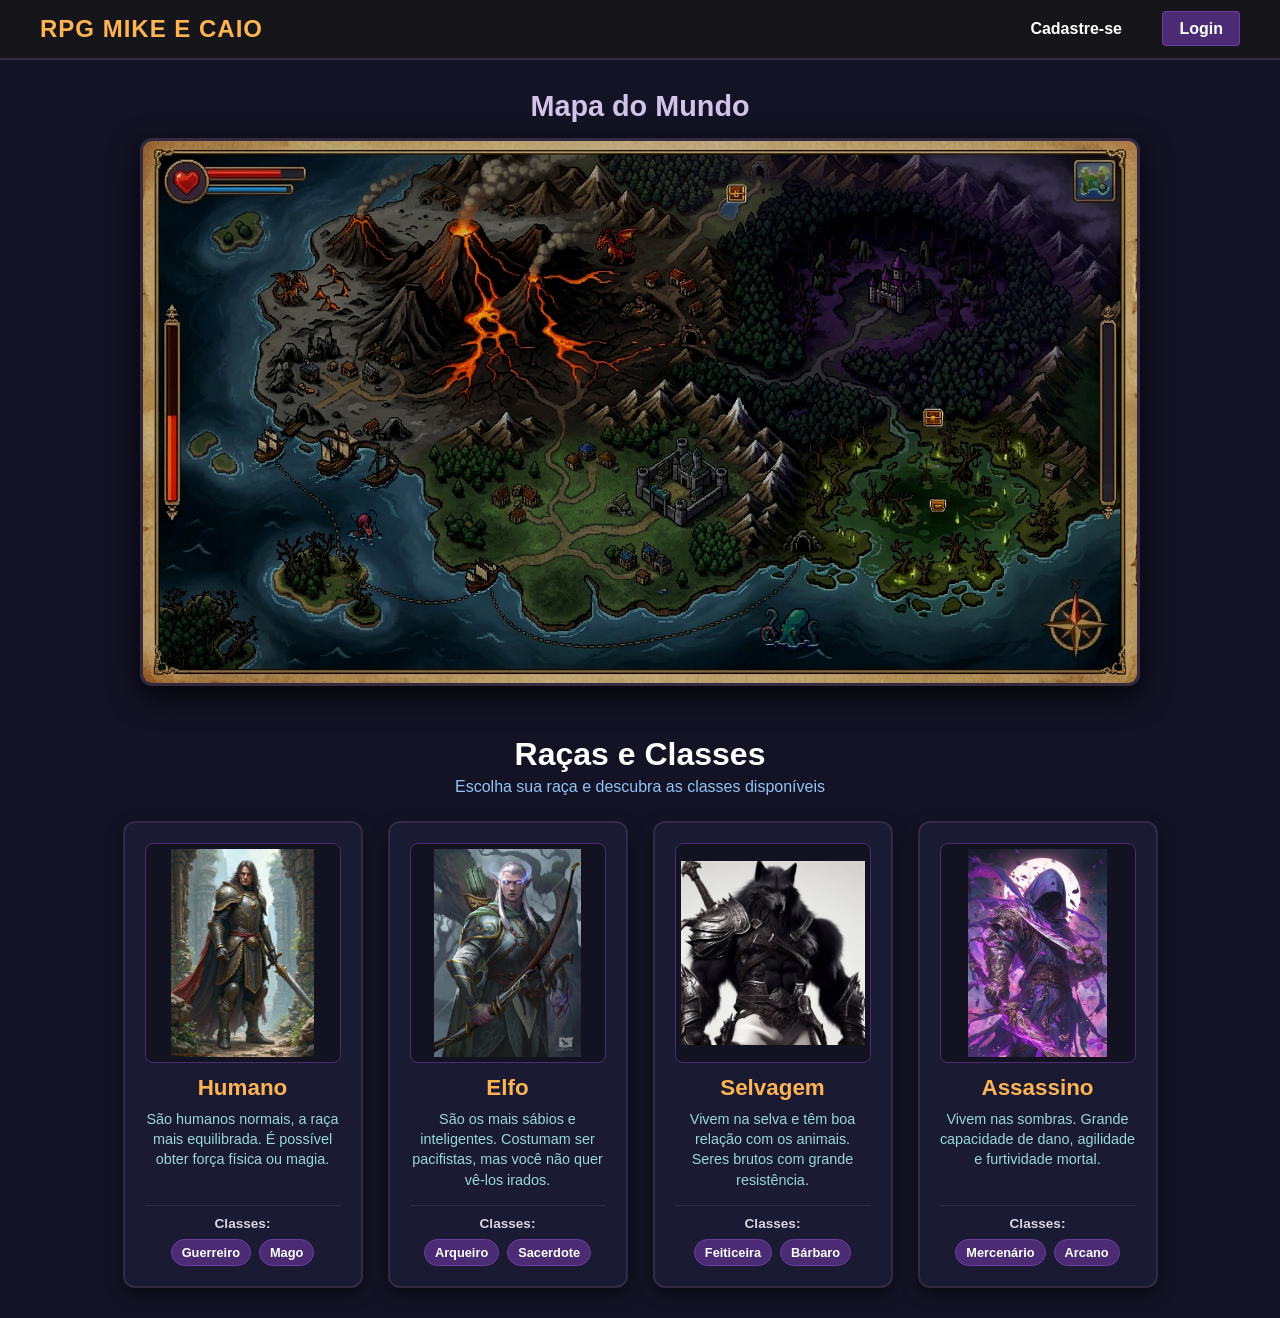
==== index.html @ 006a4999 "adiciona imagens e arquivos do projeto" ====
<!DOCTYPE html>
<html lang="pt-br">
<head>
    <meta charset="UTF-8">
    <meta name="viewport" content="width=device-width, initial-scale=1.0">
    <link rel="stylesheet" href="style.css">
    <title>RPG Mike e Caio</title>
</head>
<body>

    <!-- Cabeçalho de Navegação -->
    <header class="cabecalho">
        <div class="logo">
            <h1>RPG Mike e Caio</h1>
        </div>
        <nav class="menu-login">
            <a href="#" class="btn-link">Cadastre-se</a>
            <a href="#" class="btn-link btn-login">Login</a>
        </nav>
    </header>

    <!-- Área Principal -->
    <main class="container-principal">
        
        <!-- Seção do Mapa -->
        <section class="secao-mapa">
            <h2>Mapa do Mundo</h2>
            <div class="moldura-mapa">
                <img src="imagens/mapaGemini.jfif" alt="Mapa do Mundo RPG" class="mapa-img">
            </div>
        </section>

        <!-- Seção de Raças e Classes -->
        <section class="raca-classe">
            <div class="grupo-titulo">
                <h2>Raças e Classes</h2>
                <p class="subtitulo">Escolha sua raça e descubra as classes disponíveis</p>
            </div>

            <div class="container-cards">
                <!-- HUMANO -->
                <div class="card-raca">
                    <img src="imagens/humano.png" alt="Humano" class="img-raca">
                    <h3>Humano</h3>
                    <p class="desc-raca">São humanos normais, a raça mais equilibrada. É possível obter força física ou magia.</p>
                    <div class="classes-container">
                        <span class="titulo-classes">Classes:</span>
                        <div class="lista-classes">
                            <span class="tag-classe">Guerreiro</span>
                            <span class="tag-classe">Mago</span>
                        </div>
                    </div>
                </div>

                <!-- ELFO -->
                <div class="card-raca">
                    <img src="imagens/elfo.jpg" alt="Elfo" class="img-raca">
                    <h3>Elfo</h3>
                    <p class="desc-raca">São os mais sábios e inteligentes. Costumam ser pacifistas, mas você não quer vê-los irados.</p>
                    <div class="classes-container">
                        <span class="titulo-classes">Classes:</span>
                        <div class="lista-classes">
                            <span class="tag-classe">Arqueiro</span>
                            <span class="tag-classe">Sacerdote</span>
                        </div>
                    </div>
                </div>

                <!-- SELVAGEM -->
                <div class="card-raca">
                    <img src="imagens/selvagem.jpg" alt="Selvagem" class="img-raca">
                    <h3>Selvagem</h3>
                    <p class="desc-raca">Vivem na selva e têm boa relação com os animais. Seres brutos com grande resistência.</p>
                    <div class="classes-container">
                        <span class="titulo-classes">Classes:</span>
                        <div class="lista-classes">
                            <span class="tag-classe">Feiticeira</span>
                            <span class="tag-classe">Bárbaro</span>
                        </div>
                    </div>
                </div>

                <!-- ASSASSINO -->
                <div class="card-raca">
                    <img src="imagens/assassino.jpg" alt="Assassino" class="img-raca">
                    <h3>Assassino</h3>
                    <p class="desc-raca">Vivem nas sombras. Grande capacidade de dano, agilidade e furtividade mortal.</p>
                    <div class="classes-container">
                        <span class="titulo-classes">Classes:</span>
                        <div class="lista-classes">
                            <span class="tag-classe">Mercenário</span>
                            <span class="tag-classe">Arcano</span>
                        </div>
                    </div>
                </div>
            </div>
        </section>

    </main>

</body>
</html>
---- style.css ----
/* Reset Básico */
* {
    margin: 0;
    padding: 0;
    box-sizing: border-box;
    font-family: 'Segoe UI', Tahoma, Geneva, Verdana, sans-serif;
}

body {
    background-color: #131325;
    color: #e0e0e0;
}

/* Cabeçalho */
.cabecalho {
    display: flex;
    justify-content: space-between;
    align-items: center;
    padding: 15px 40px;
    background-color: #16161a;
    border-bottom: 2px solid #332940;
}

.cabecalho h1 {
    font-size: 1.5rem;
    color: #ffb454;
    text-transform: uppercase;
    letter-spacing: 1px;
}

.menu-login .btn-link {
    color: #ffffff;
    text-decoration: none;
    margin-left: 20px;
    font-weight: bold;
    padding: 8px 16px;
    border-radius: 4px;
    transition: background-color 0.3s, color 0.3s;
}

.menu-login .btn-link:hover {
    color: #ffb454;
}

.menu-login .btn-login {
    background-color: #4a2b74;
    border: 1px solid #6b3fa0;
}

.menu-login .btn-login:hover {
    background-color: #6b3fa0;
}

/* Estrutura Principal */
.container-principal {
    display: flex;
    flex-direction: column;
    align-items: center;
    gap: 50px;
    padding: 30px 20px;
}

/* Seção do Mapa */
.secao-mapa {
    text-align: center;
    max-width: 1000px;
    width: 100%;
}

.secao-mapa h2 {
    margin-bottom: 15px;
    color: #d1c4e9;
    font-size: 1.8rem;
}

.moldura-mapa {
    border: 3px solid #332940;
    border-radius: 12px;
    overflow: hidden;
    box-shadow: 0 10px 30px rgba(0, 0, 0, 0.8);
}

.mapa-img {
    width: 100%;
    height: auto;
    display: block;
    filter: brightness(0.85) contrast(1.25);
    transition: filter 0.4s ease;
}

.mapa-img:hover {
    filter: brightness(1.05) contrast(1.3);
}

/* Seção de Raças e Classes */
.raca-classe {
    width: 100%;
    max-width: 1100px;
    display: flex;
    flex-direction: column;
    align-items: center;
    gap: 25px;
}

.grupo-titulo {
    text-align: center;
}

.grupo-titulo h2 {
    font-size: 2rem;
    color: #ffffff;
}

.subtitulo {
    font-size: 1rem;
    color: #92c5f5;
    margin-top: 5px;
}

/* Grade de Cards das Raças */
.container-cards {
    display: flex;
    flex-wrap: wrap;
    justify-content: center;
    gap: 25px;
    width: 100%;
}

.card-raca {
    background-color: #1a1a33;
    border: 2px solid #332940;
    border-radius: 12px;
    padding: 20px;
    width: 240px;
    display: flex;
    flex-direction: column;
    align-items: center;
    text-align: center;
    box-shadow: 0 6px 15px rgba(0, 0, 0, 0.5);
    transition: transform 0.3s ease, border-color 0.3s ease;
}

.card-raca:hover {
    transform: translateY(-5px);
    border-color: #ffb454;
}

.img-raca {
    width: 100%;
    height: 150px;
    object-fit: cover;
    border-radius: 8px;
    border: 1px solid #4a2b74;
    margin-bottom: 12px;
}

.card-raca h3 {
    color: #ffb454;
    font-size: 1.4rem;
    margin-bottom: 8px;
}

.desc-raca {
    font-size: 0.9rem;
    color: #98d8d8;
    line-height: 1.4;
    margin-bottom: 15px;
    flex-grow: 1;
}

/* Badges de Classes */
.classes-container {
    width: 100%;
    border-top: 1px solid #332940;
    padding-top: 10px;
}

.titulo-classes {
    font-size: 0.85rem;
    color: #dcd6e4;
    display: block;
    margin-bottom: 8px;
    font-weight: bold;
}

.lista-classes {
    display: flex;
    justify-content: center;
    gap: 8px;
}

.tag-classe {
    background-color: #4a2b74;
    color: #ffffff;
    font-size: 0.8rem;
    font-weight: bold;
    padding: 5px 10px;
    border-radius: 15px;
    border: 1px solid #6b3fa0;
}

.img-raca {
    width: 100%;
    height: 220px;          /* Aumentamos a altura da moldura */
    object-fit: contain;    /* MOSTRA A IMAGEM INTEIRA! Sem cortar nada */
    background-color: #121220; /* Fundo escuro para preencher onde não houver imagem */
    border-radius: 8px;
    border: 1px solid #4a2b74;
    margin-bottom: 12px;
    padding: 5px;           /* Espaçamento interno suave */
}
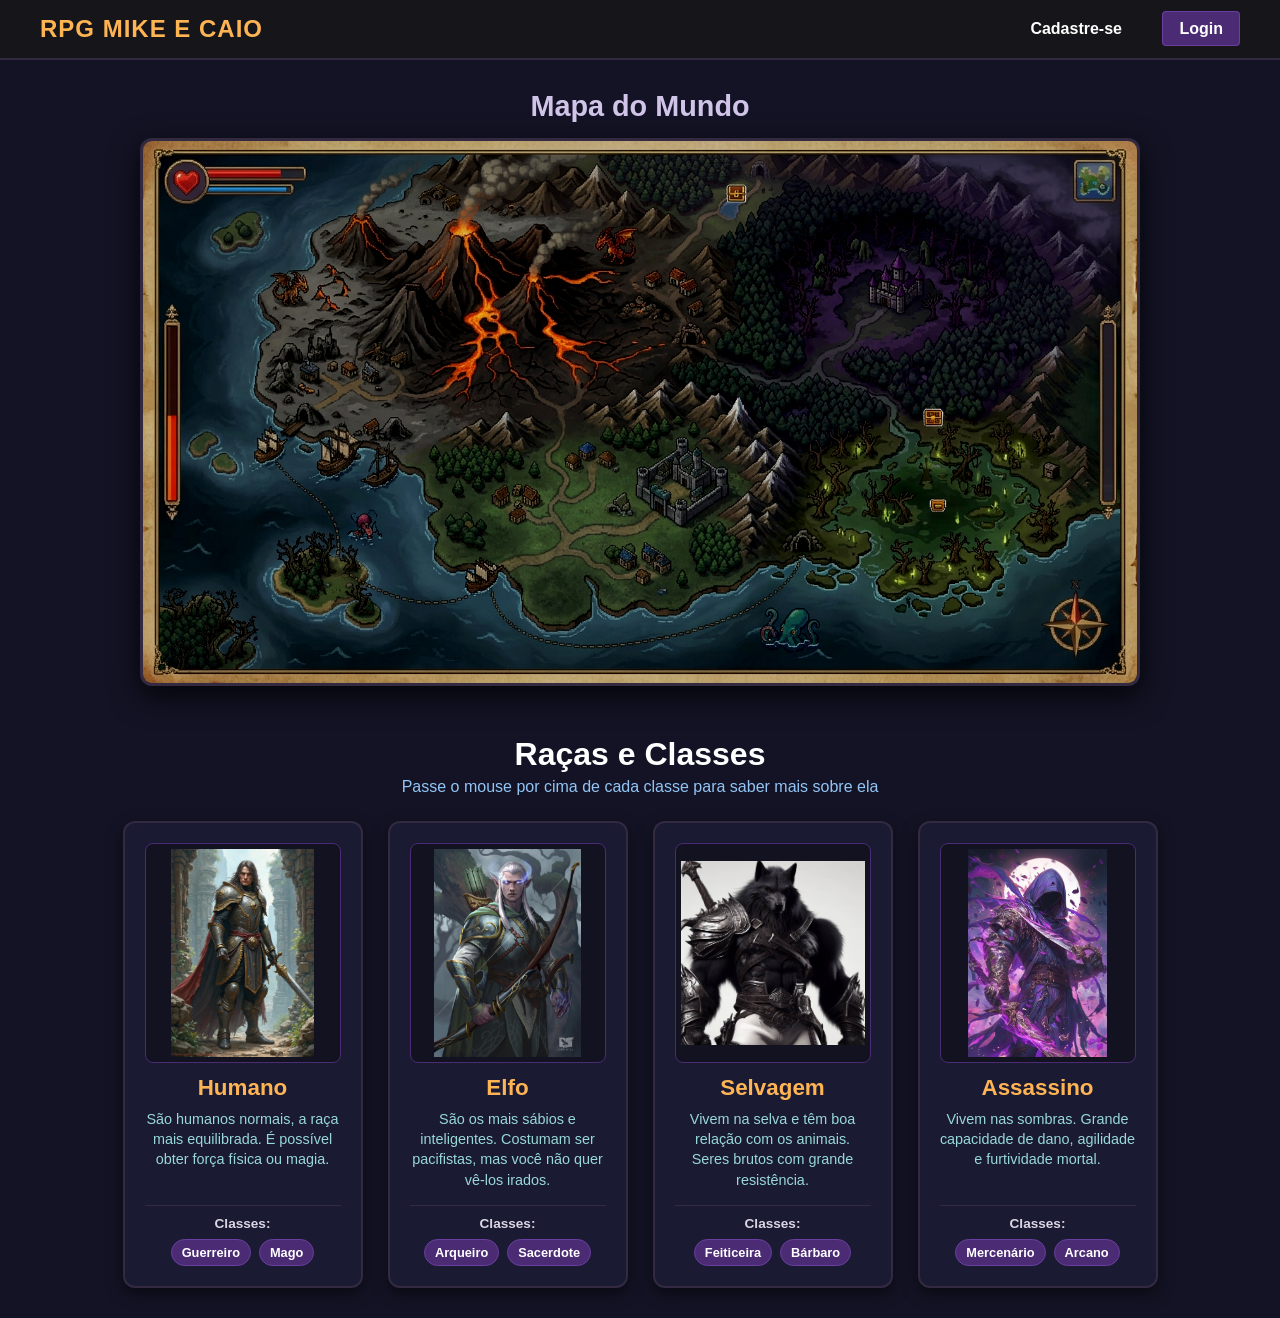
==== commit 9e66880e: "cria cards das classes" ====
--- a/index.html
+++ b/index.html
@@ -34,7 +34,7 @@
         <section class="raca-classe">
             <div class="grupo-titulo">
                 <h2>Raças e Classes</h2>
-                <p class="subtitulo">Escolha sua raça e descubra as classes disponíveis</p>
+                <p class="subtitulo">Passe o mouse por cima de cada classe para saber mais sobre ela</p>
             </div>
 
             <div class="container-cards">
@@ -46,8 +46,22 @@
                     <div class="classes-container">
                         <span class="titulo-classes">Classes:</span>
                         <div class="lista-classes">
-                            <span class="tag-classe">Guerreiro</span>
-                            <span class="tag-classe">Mago</span>
+                            <!-- GUERREIRO -->
+                            <span class="tag-classe">
+                                Guerreiro
+                                <div class="tooltip-classe">
+                                    <img src="imagens/guerreiro.webp" alt="Guerreiro">
+                                    <p><strong>Guerreiro:</strong> Mestre no combate corpo a corpo e alta defesa</p>
+                                </div>
+                            </span>
+                            <!-- MAGO -->
+                            <span class="tag-classe">
+                                Mago
+                                <div class="tooltip-classe">
+                                    <img src="imagens/mago.webp" alt="Mago">
+                                    <p><strong>Mago:</strong> Especialista em magias e ataques em área</p>
+                                </div>
+                            </span>
                         </div>
                     </div>
                 </div>
@@ -60,8 +74,22 @@
                     <div class="classes-container">
                         <span class="titulo-classes">Classes:</span>
                         <div class="lista-classes">
-                            <span class="tag-classe">Arqueiro</span>
-                            <span class="tag-classe">Sacerdote</span>
+                            <!-- ARQUEIRO -->
+                            <span class="tag-classe">
+                                Arqueiro
+                                <div class="tooltip-classe">
+                                    <img src="imagens/arqueiro.jpg" alt="Arqueiro">
+                                    <p><strong>Arqueiro:</strong> Especialista em ataques à distância com muito dano</p>
+                                </div>
+                            </span>
+                            <!-- SACERDOTE -->
+                            <span class="tag-classe">
+                                Sacerdote
+                                <div class="tooltip-classe">
+                                    <img src="imagens/sacerdote.jpg" alt="Sacerdote">
+                                    <p><strong>Sacerdote:</strong> Especialista em magias de cura e suporte</p>
+                                </div>
+                            </span>
                         </div>
                     </div>
                 </div>
@@ -74,8 +102,22 @@
                     <div class="classes-container">
                         <span class="titulo-classes">Classes:</span>
                         <div class="lista-classes">
-                            <span class="tag-classe">Feiticeira</span>
-                            <span class="tag-classe">Bárbaro</span>
+                            <!-- FEITICEIRA -->
+                            <span class="tag-classe">
+                                Feiticeira
+                                <div class="tooltip-classe">
+                                    <img src="imagens/feiticeira.jpg" alt="Feiticeira">
+                                    <p><strong>Feiticeira:</strong> Talento natural em controle de animais e dano mágico</p>
+                                </div>
+                            </span>
+                            <!-- BÁRBARO -->
+                            <span class="tag-classe">
+                                Bárbaro
+                                <div class="tooltip-classe">
+                                    <img src="imagens/barbaro.avif" alt="Bárbaro">
+                                    <p><strong>Bárbaro:</strong> Resistência insana, defesa muito alta, um verdadeiro selvagem!</p>
+                                </div>
+                            </span>
                         </div>
                     </div>
                 </div>
@@ -88,8 +130,22 @@
                     <div class="classes-container">
                         <span class="titulo-classes">Classes:</span>
                         <div class="lista-classes">
-                            <span class="tag-classe">Mercenário</span>
-                            <span class="tag-classe">Arcano</span>
+                            <!-- MERCENÁRIO -->
+                            <span class="tag-classe">
+                                Mercenário
+                                <div class="tooltip-classe">
+                                    <img src="imagens/mercenário.jpg" alt="Mercenário">
+                                    <p><strong>Mercenário:</strong> Furtividade e assassinato, nisso, ninguém supera o mercenário</p>
+                                </div>
+                            </span>
+                            <!-- ARCANO -->
+                            <span class="tag-classe">
+                                Arcano
+                                <div class="tooltip-classe">
+                                    <img src="imagens/arcano.jpg" alt="Arcano">
+                                    <p><strong>Arcano:</strong> Espada? Cajado? Ele mistura magia com dano físico, e ataca somente com os punhos limpos.</p>
+                                </div>
+                            </span>
                         </div>
                     </div>
                 </div>
--- a/style.css
+++ b/style.css
@@ -208,4 +208,52 @@
     border: 1px solid #4a2b74;
     margin-bottom: 12px;
     padding: 5px;           /* Espaçamento interno suave */
-}+}
+
+
+
+/* Torna a tag-classe a referência de posição para a janela */
+.tag-classe {
+    position: relative;
+    cursor: pointer;
+}
+
+
+/* Estilização da Janela Flutuante (Tooltip) - Inicialmente Escondida */
+.tooltip-classe {
+    display: none; /* Escondida por padrão */
+    position: absolute;
+    bottom: 125%; /* Posiciona a janela acima do span*/
+    left: 50%;
+    transform: translateX(-50%); /* Centraliza horizontalmente (em relação ao span) */
+
+    width: 190px;
+    background-color: #1a1a2e;
+    border: 2px solid #ffb454;
+    border-radius: 8px;
+    padding: 10px;
+    box-shadow: 0 8px 20px rgba(0, 0, 0, 0.9);
+    z-index: 100;               /* Garante que fique por cima de tudo */
+    text-align: center;
+}
+
+/* Imagem dentro da janela flutuante */
+.tooltip-classe img {
+    width: 100%;
+    height:200px;
+    object-fit: cover;
+    border-radius: 4px;
+    margin-bottom: 6px;
+}
+
+/* Texto dentro da janela flutuante */
+.tooltip-classe p {
+    font-size: 0.75rem;
+    color: #e0e0e0;
+    line-height: 1.2;
+}
+
+/* A MÁGICA: Quando passa o mouse no span, MOSTRA a janela flutuante! */
+.tag-classe:hover .tooltip-classe {
+    display: block;
+}
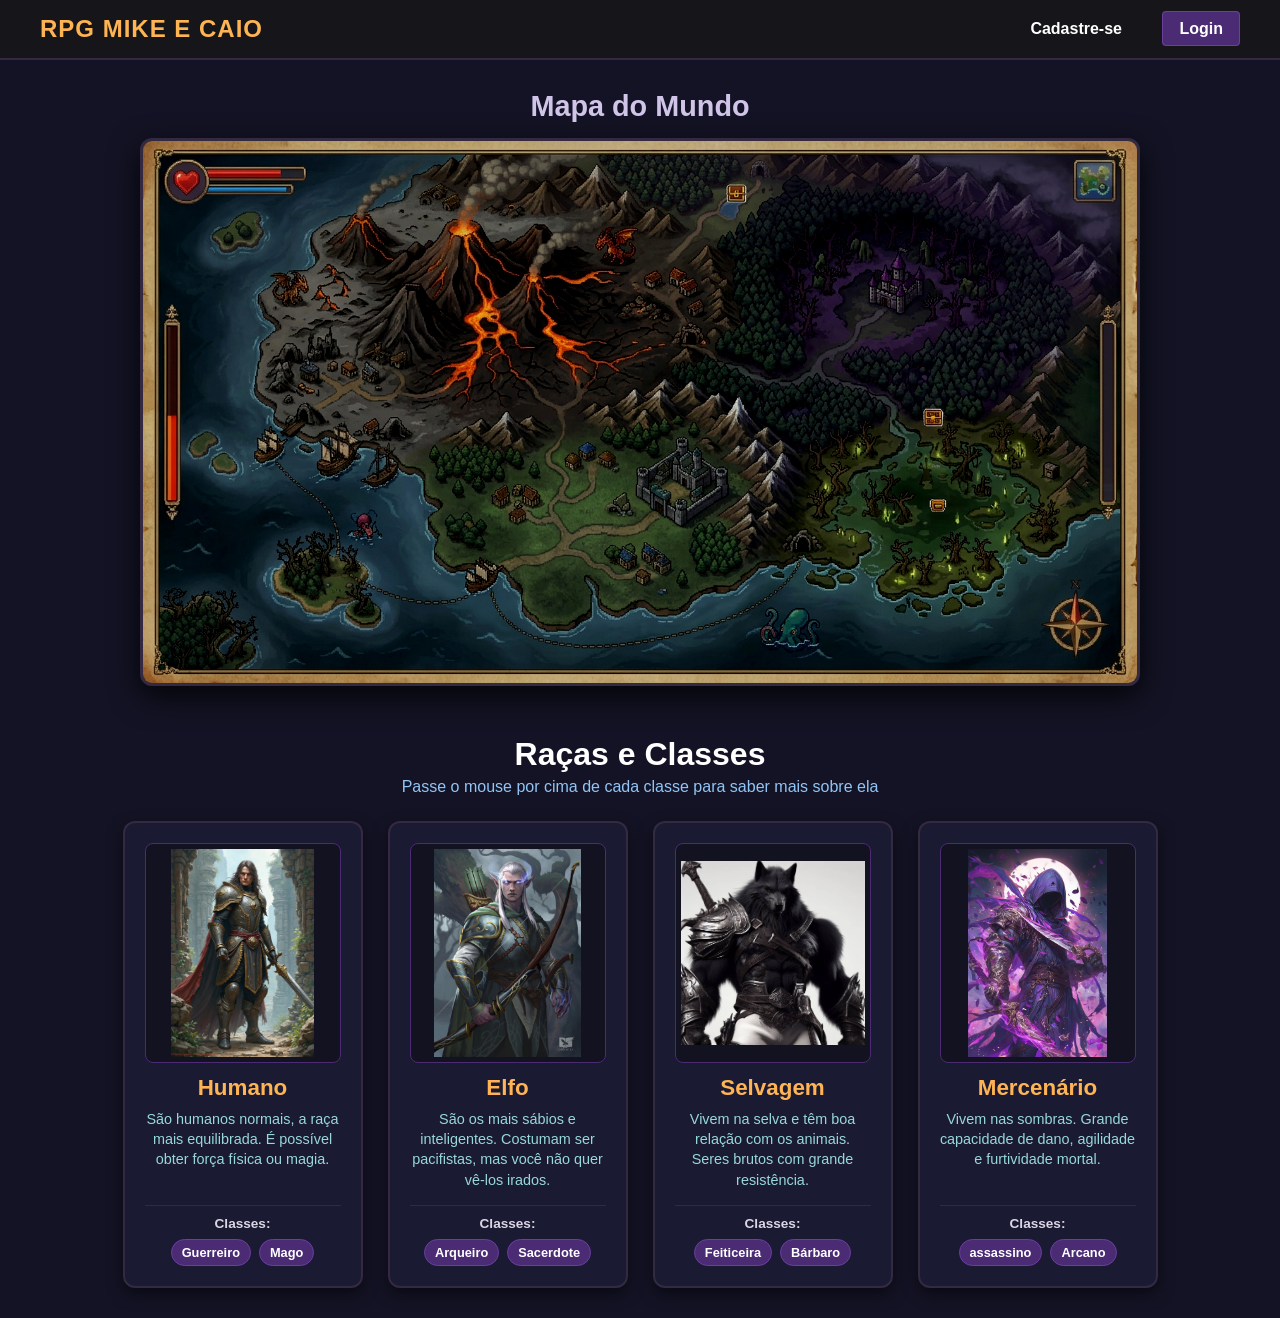
==== commit bac162f5: "cria cards das classes" ====
--- a/index.html
+++ b/index.html
@@ -122,20 +122,20 @@
                     </div>
                 </div>
 
-                <!-- ASSASSINO -->
+                <!-- MERCENÁRIO -->
                 <div class="card-raca">
-                    <img src="imagens/assassino.jpg" alt="Assassino" class="img-raca">
-                    <h3>Assassino</h3>
+                    <img src="imagens/mercenario.jpg" alt="mercenario" class="img-raca">
+                    <h3>Mercenário</h3>
                     <p class="desc-raca">Vivem nas sombras. Grande capacidade de dano, agilidade e furtividade mortal.</p>
                     <div class="classes-container">
                         <span class="titulo-classes">Classes:</span>
                         <div class="lista-classes">
-                            <!-- MERCENÁRIO -->
+                            <!-- ASSASSINO -->
                             <span class="tag-classe">
-                                Mercenário
+                                assassino
                                 <div class="tooltip-classe">
-                                    <img src="imagens/mercenário.jpg" alt="Mercenário">
-                                    <p><strong>Mercenário:</strong> Furtividade e assassinato, nisso, ninguém supera o mercenário</p>
+                                    <img src="imagens/assassino.jpg" alt="assassino">
+                                    <p><strong>Assassino:</strong> Furtividade e assassinato, nisso, ninguém supera o assassino</p>
                                 </div>
                             </span>
                             <!-- ARCANO -->
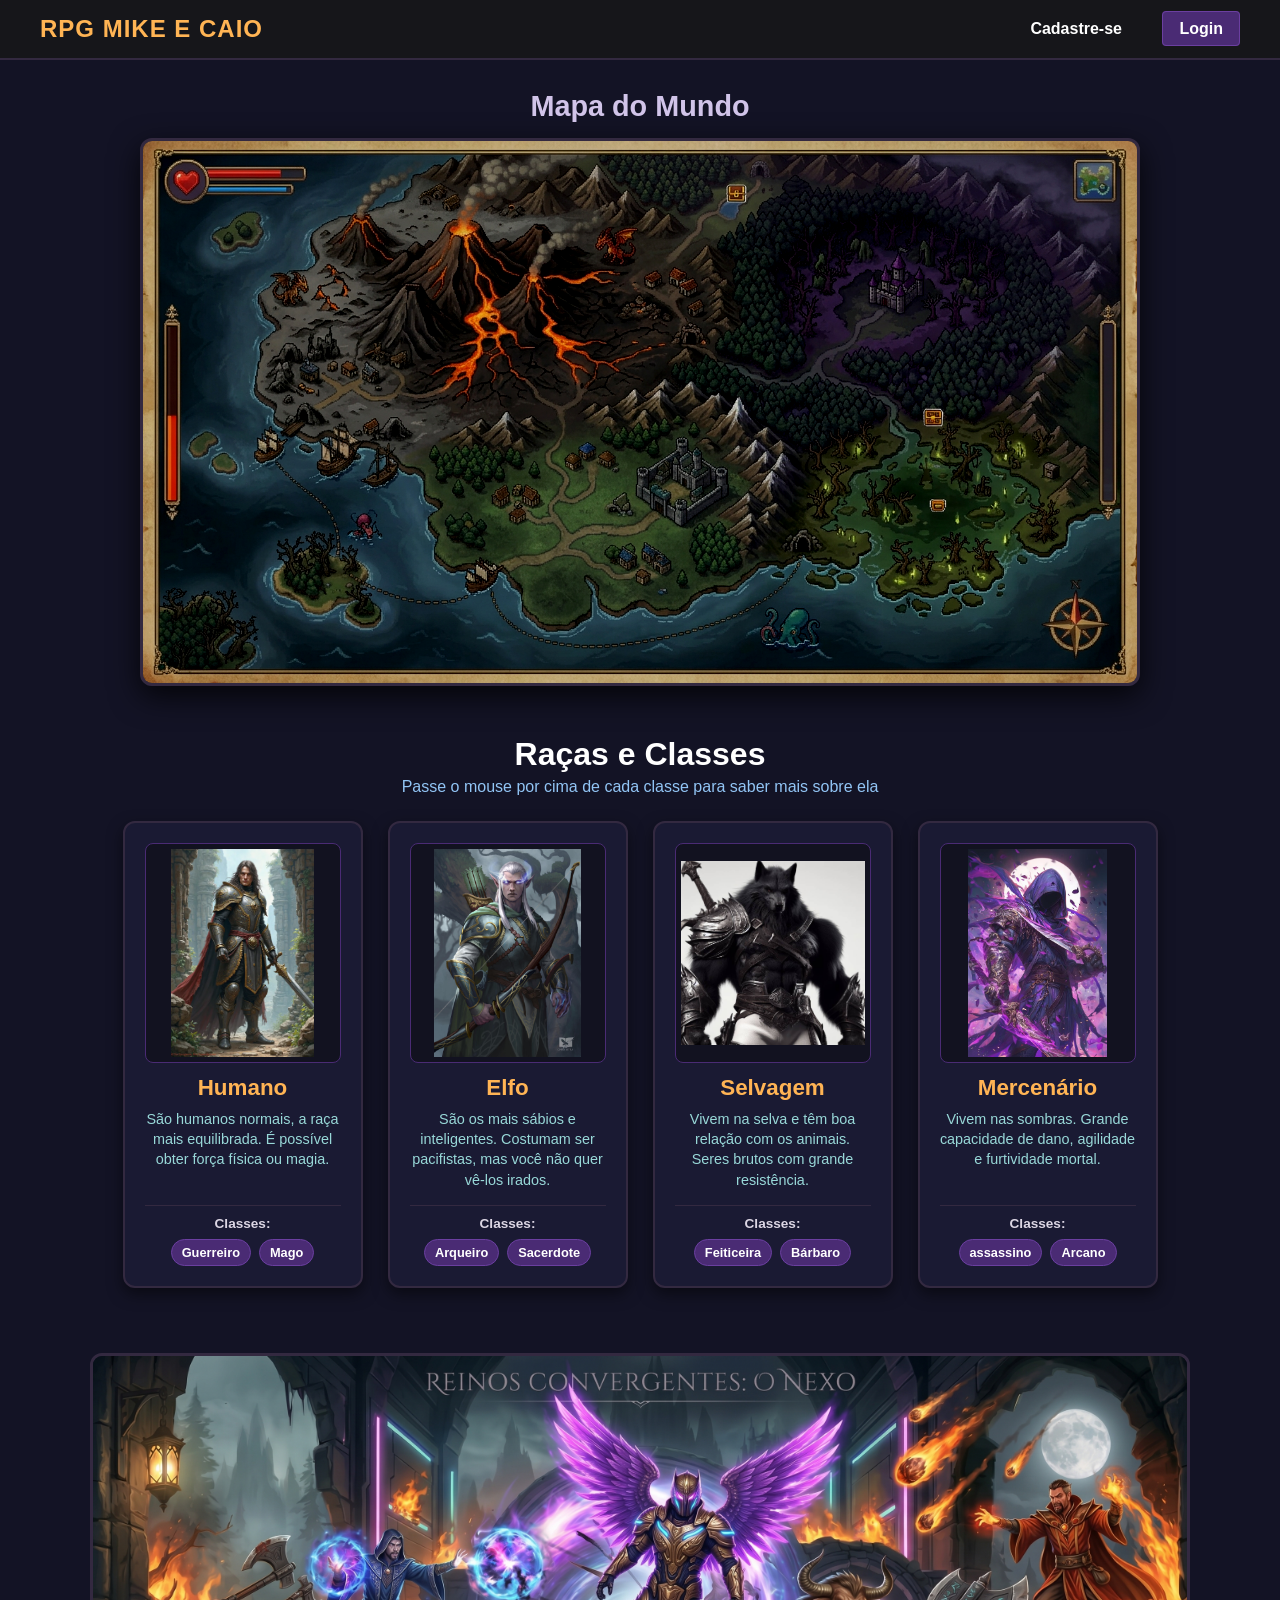
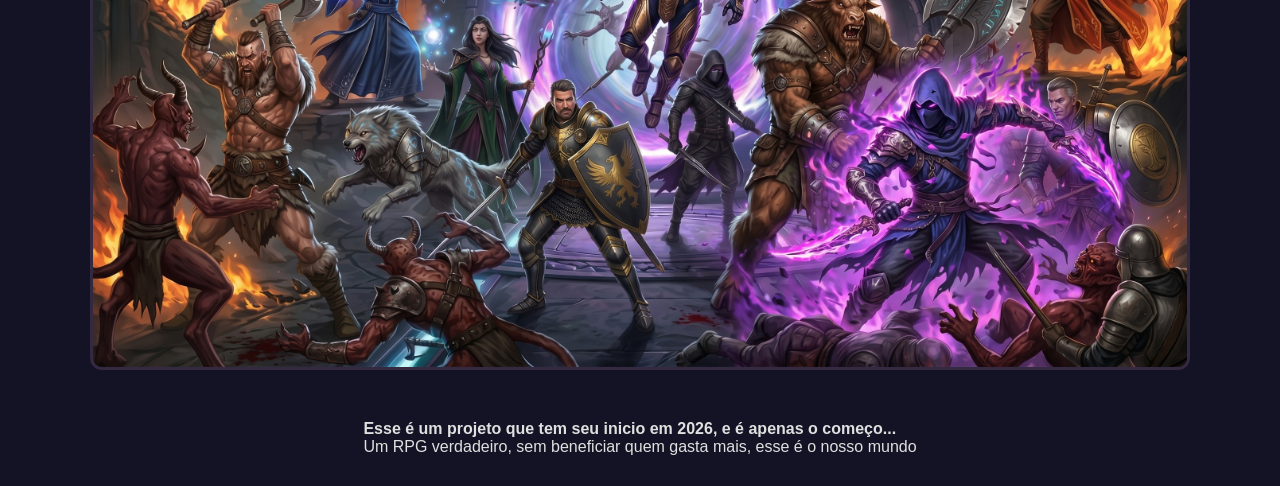
==== commit a6a78a7f: "adicionando imagens" ====
--- a/index.html
+++ b/index.html
@@ -6,7 +6,7 @@
     <link rel="stylesheet" href="style.css">
     <title>RPG Mike e Caio</title>
 </head>
-<body>
+<body class="">
 
     <!-- Cabeçalho de Navegação -->
     <header class="cabecalho">
@@ -15,7 +15,7 @@
         </div>
         <nav class="menu-login">
             <a href="#" class="btn-link">Cadastre-se</a>
-            <a href="#" class="btn-link btn-login">Login</a>
+            <a href="login.html" class="btn-link btn-login">Login</a>
         </nav>
     </header>
 
@@ -150,7 +150,16 @@
                     </div>
                 </div>
             </div>
-        </section>
+                <div>
+                    <img src="imagens/bg_inicial.jfif" alt="Imagem de Fundo" class="fundo-img">
+            </div>
+            </section>
+            <div class="rodape">
+                <p><strong>Esse é um projeto que tem seu inicio em 2026, e é apenas o começo...</strong></p>
+                <span class="ultima-frase">Um RPG verdadeiro, sem beneficiar quem gasta mais, esse é o nosso mundo</span>
+            </div>
+
+        
 
     </main>
 
--- a/style.css
+++ b/style.css
@@ -257,3 +257,105 @@
 .tag-classe:hover .tooltip-classe {
     display: block;
 }
+
+
+.fundo-img {
+    width: 100%;
+    height: auto;
+    display: block;
+    margin-top: 40px;
+    border-radius: 12px;
+    border: 3px solid #332940;
+    box-shadow: - 15px 40px rgba(0, 0, 0, 0.9)
+}
+
+/* =========================================
+   TELAS DE LOGIN E CADASTRO
+========================================= */
+
+/* Fundo exclusivo da tela de login */
+.fundo-login {
+    /* Troque 'background-rpg.jpg' pelo nome do arquivo da imagem que você salvou */
+    background-image: url('imagens/background_login2.jfif'); 
+    background-size: cover;
+    background-position: center;
+    background-repeat: no-repeat;
+    background-attachment: fixed;
+}
+
+/* Centraliza a caixa na tela */
+.container-login {
+    display: flex;
+    justify-content: center;
+    align-items: center;
+    min-height: calc(100vh - 70px); /* Desconta a altura do cabeçalho */
+    padding: 20px;
+}
+
+/* A Caixa de Login sobre o fundo */
+.caixa-login {
+    /* Cor de fundo com transparência (0.85 = 85% visível, 15% transparente) */
+    background-color: rgba(26, 26, 51, 0.85); 
+    /* Efeito moderno que desfoca levemente a imagem de fundo atrás da caixa */
+    backdrop-filter: blur(6px); 
+    border: 2px solid #ffb454; /* Borda destacada */
+    border-radius: 12px;
+    padding: 40px;
+    width: 100%;
+    max-width: 400px;
+    box-shadow: 0 15px 40px rgba(0, 0, 0, 0.9); /* Sombra escura ao redor da caixa */
+    text-align: center;
+    z-index: 10; /* Garante que fique por cima de tudo */
+}
+
+.caixa-login h2 {
+    color: #ffb454;
+    margin-bottom: 25px;
+    text-transform: uppercase;
+    letter-spacing: 2px;
+}
+
+.caixa-login form {
+    display: flex;
+    flex-direction: column;
+    text-align: left;
+    gap: 15px;
+}
+
+.caixa-login label {
+    color: #dcd6e4;
+    font-size: 0.9rem;
+    font-weight: bold;
+}
+
+.caixa-login input {
+    background-color: rgba(18, 18, 32, 0.9); /* Input levemente transparente */
+    border: 1px solid #4a2b74;
+    color: #ffffff;
+    padding: 12px;
+    border-radius: 6px;
+    outline: none;
+    transition: border-color 0.3s;
+}
+
+.caixa-login input:focus {
+    border-color: #ffb454;
+}
+
+.btn-entrar {
+    background-color: #4a2b74;
+    color: white;
+    font-weight: bold;
+    font-size: 1.1rem;
+    padding: 12px;
+    border: none;
+    border-radius: 6px;
+    cursor: pointer;
+    margin-top: 15px;
+    transition: background-color 0.3s, transform 0.2s;
+}
+
+.btn-entrar:hover {
+    background-color: #6b3fa0;
+    transform: scale(1.02); /* Leve efeito de aumento ao passar o mouse */
+}
